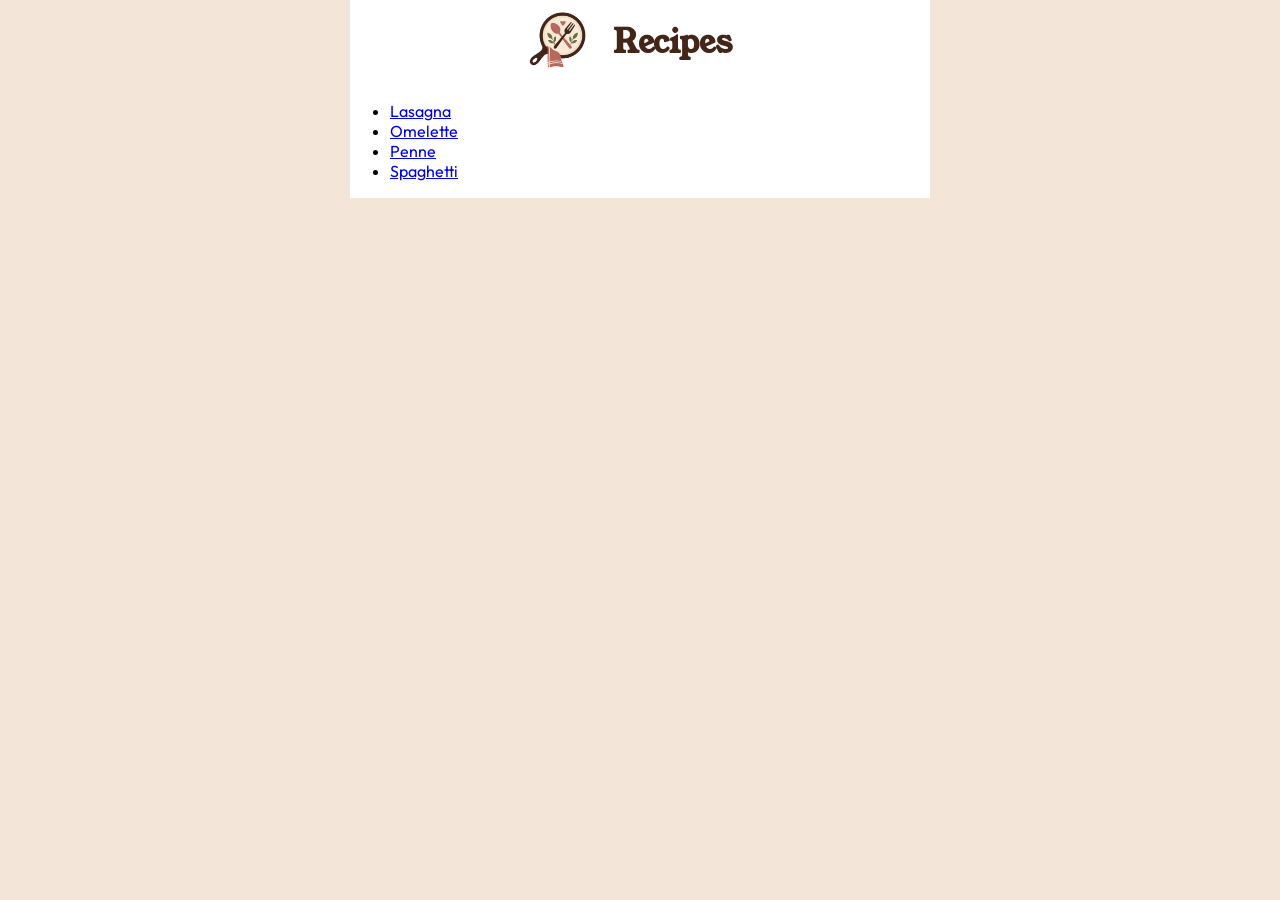
==== index.html @ d6ff6911 "Fix stylesheet link path in index.html" ====
<!doctype html>
<html lang="en">
  <head>
    <meta charset="UTF-8" />
    <meta name="viewport" content="width=device-width, initial-scale=1.0" />
    <!-- displays site properly based on user's device -->

    <link
      rel="icon"
      type="image/png"
      sizes="32x32"
      href="assets/favicon/favicon-32x32.png"
    />
    <link
      rel="icon"
      type="image/png"
      sizes="16x16"
      href="assets/favicon/favicon-16x16.png"
    />

    <link rel="preconnect" href="https://fonts.googleapis.com" />
    <link rel="preconnect" href="https://fonts.gstatic.com" crossorigin />
    <link
      href="https://fonts.googleapis.com/css2?family=Outfit:wght@100..900&family=Young+Serif&display=swap"
      rel="stylesheet"
    />

    <title>Recipe page</title>

    <link rel="stylesheet" href="styles.css" />
  </head>
  <body class="container">
    <header class="header-container">
      <a href="../index.html" title="homepage"
        ><img
          src="../assets/logo-500x500.png"
          alt="Website Logo"
          width="500"
          height="500"
      /></a>
      <h1><a href="../index.html">Recipes</a></h1>
    </header>
    <main class="main-container">
      <ul>
        <li><a href="recipes/lasagna.html">Lasagna</a></li>
        <li><a href="recipes/omelette.html">Omelette</a></li>
        <li><a href="recipes/penne.html">Penne</a></li>
        <li><a href="recipes/spaghetti.html">Spaghetti</a></li>
      </ul>
    </main>
  </body>
</html>
---- styles.css ----
:root {
  --white: hsl(0, 0%, 100%);

  --stone-100: hsl(30, 54%, 90%);
  --stone-150: hsl(30, 18%, 87%);
  --stone-600: hsl(30, 10%, 34%);
  --stone-900: hsl(24, 5%, 18%);

  --brown-800: hsl(14, 45%, 36%);
  --brown-900: hsl(18, 49%, 18%);

  --rose-800: hsl(332, 51%, 32%);
  --rose-50: hsl(330, 100%, 98%);
}

html {
  font-size: 16px;
}

img {
  width: 100%;
  height: auto;
  max-width: 800px;
}

html {
  font-family: "Outfit", sans-serif;
  font-optical-sizing: auto;
  font-style: normal;
}

hr {
  background-color: var(--stone-150);
  height: 1px;
  margin: 32px 0;
  border: none;
}

.container {
  background-color: var(--stone-100);
  padding: 0;
  margin: 0;
}

.header-container {
  background-color: var(--white);
  max-width: 580px;
  margin: 0 auto;
  display: flex;
  align-items: center;
  justify-content: center;
  padding: 8px 0;
}

.header-container img {
  width: 64px;
}

.header-container a {
  color: inherit;
  text-decoration: none;
}

.header-container h1 {
  margin: 0 24px;
  display: inline;

  font-family: "Young Serif", serif;
  color: var(--brown-900);
}

.main-container {
  max-width: 580px;
  margin: 0 auto;
  padding: 1px 0;
  background-color: var(--white);
}

.recipe {
  color: var(--stone-600);
}

.recipe-content {
  padding: 0 24px;
}
.recipe-title {
  font-family: "Young Serif", serif;
  font-weight: 400;
  color: var(--stone-900);
}

.recipe-heading {
  color: var(--brown-800);
  font-family: "Young Serif", serif;
  font-weight: 500;
}

.recipe section {
  margin-bottom: 24px;
}

.recipe-preparation {
  background-color: var(--rose-50);
  padding: 15px;
  border-radius: 24px;
}
.recipe-preparation h2 {
  margin: 0;
  margin-left: 16px;
  color: var(--rose-800);
  font-family: "Outfit";
  font-weight: 600;
}

.recipe-preparation .recipe-list li::marker {
  color: var(--rose-800);
}

.recipe-list {
  padding-left: 12px;
}

.recipe-list li {
  margin: 12px;
  padding-left: 24px;
}

.recipe-list li::marker {
  margin-left: 0;
  color: var(--brown-800);
  font-weight: bold;
}

.recipe-table {
  width: 100%;
  margin: 0 auto;
  text-align: left;
  border-collapse: collapse;
}

.recipe-table tr:nth-child(n + 2) {
  border-top: 1px solid #ccc;
}

.recipe-table td,
.recipe-table th {
  padding: 16px;
}

.recipe-table th {
  font-weight: 400;
}

.recipe-table td {
  color: var(--brown-800);
  font-weight: 600;
}
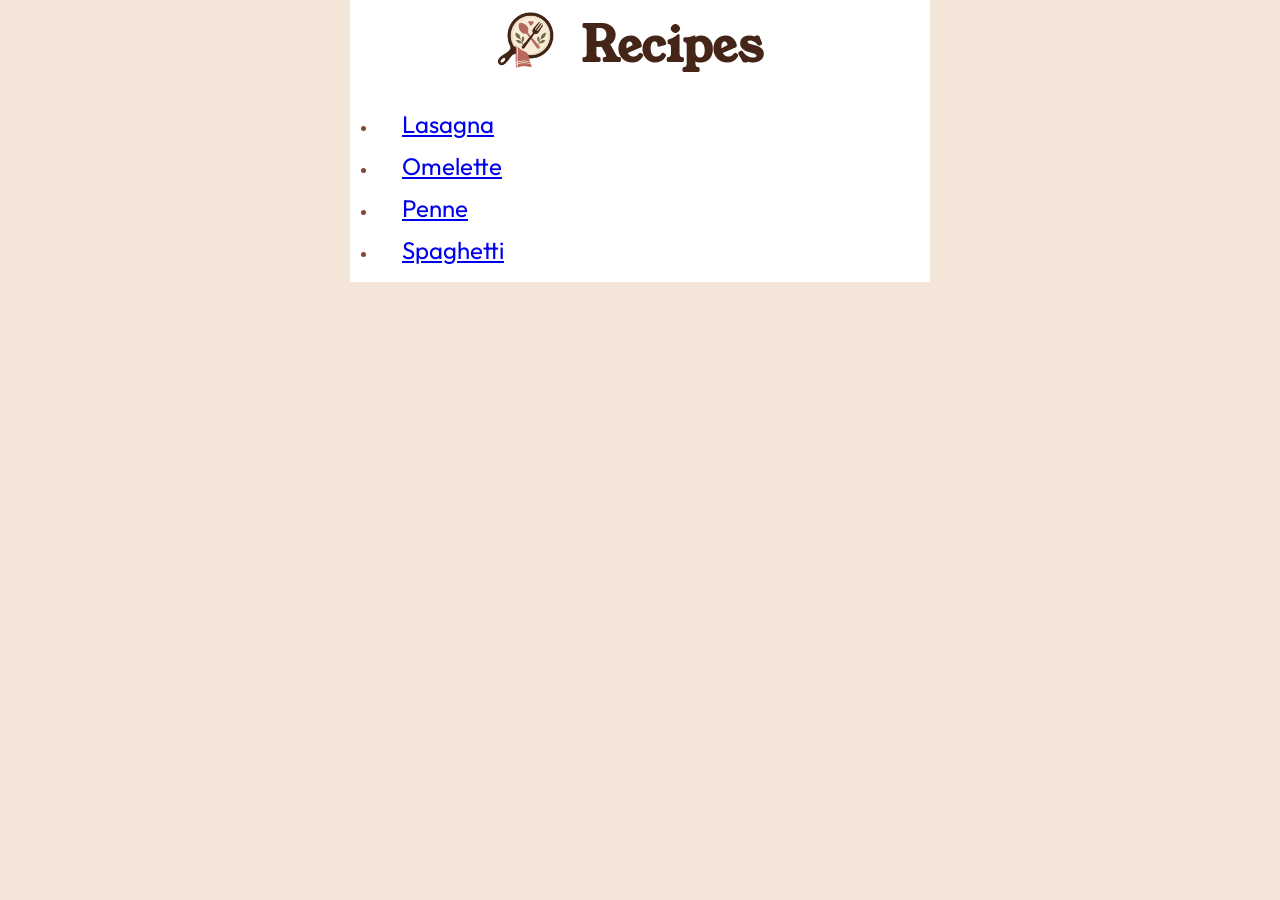
==== commit e9582eee: "Add class to recipe list and adjust styles for improved readability" ====
--- a/index.html
+++ b/index.html
@@ -31,17 +31,17 @@
   </head>
   <body class="container">
     <header class="header-container">
-      <a href="../index.html" title="homepage"
+      <a href="index.html" title="homepage"
         ><img
-          src="../assets/logo-500x500.png"
+          src="assets/logo-500x500.png"
           alt="Website Logo"
           width="500"
           height="500"
       /></a>
-      <h1><a href="../index.html">Recipes</a></h1>
+      <h1><a href="index.html">Recipes</a></h1>
     </header>
     <main class="main-container">
-      <ul>
+      <ul class="recipe-list">
         <li><a href="recipes/lasagna.html">Lasagna</a></li>
         <li><a href="recipes/omelette.html">Omelette</a></li>
         <li><a href="recipes/penne.html">Penne</a></li>
--- a/styles.css
+++ b/styles.css
@@ -21,6 +21,10 @@
   width: 100%;
   height: auto;
   max-width: 800px;
+}
+
+a {
+  font-size: 24px;
 }
 
 html {
@@ -58,6 +62,7 @@
 
 .header-container a {
   color: inherit;
+  font-size: 48px;
   text-decoration: none;
 }
 
@@ -117,16 +122,15 @@
 }
 
 .recipe-list {
-  padding-left: 12px;
+  padding-left: 28px;
 }
 
 .recipe-list li {
-  margin: 12px;
+  margin: 12px 0;
   padding-left: 24px;
 }
 
 .recipe-list li::marker {
-  margin-left: 0;
   color: var(--brown-800);
   font-weight: bold;
 }
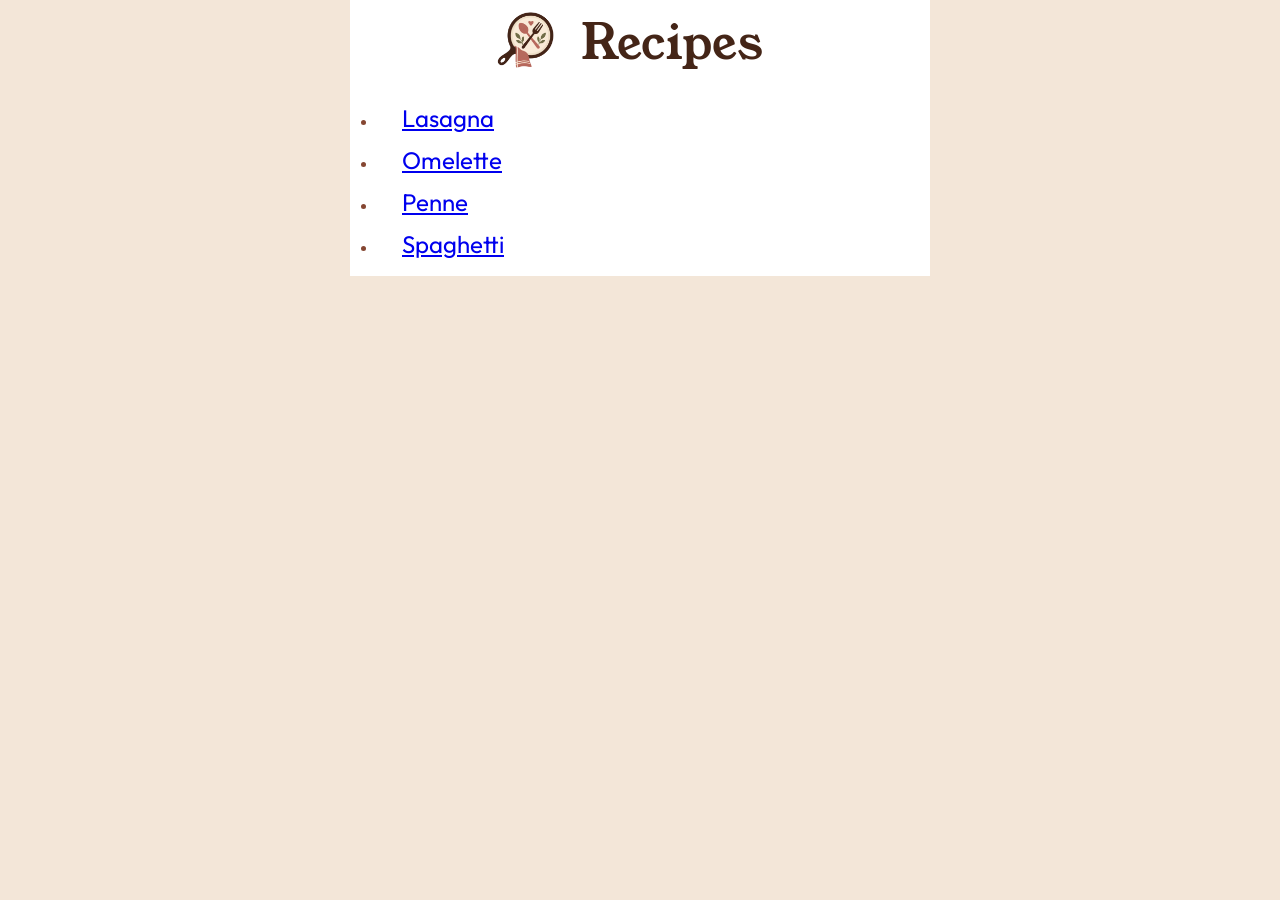
==== commit 7f273544: "Remove h1 tag from site title" ====
--- a/index.html
+++ b/index.html
@@ -38,7 +38,7 @@
           width="500"
           height="500"
       /></a>
-      <h1><a href="index.html">Recipes</a></h1>
+      <a href="index.html" class="site-title">Recipes</a>
     </header>
     <main class="main-container">
       <ul class="recipe-list">
--- a/styles.css
+++ b/styles.css
@@ -60,13 +60,10 @@
   width: 64px;
 }
 
-.header-container a {
+.site-title {
   color: inherit;
   font-size: 48px;
   text-decoration: none;
-}
-
-.header-container h1 {
   margin: 0 24px;
   display: inline;
 
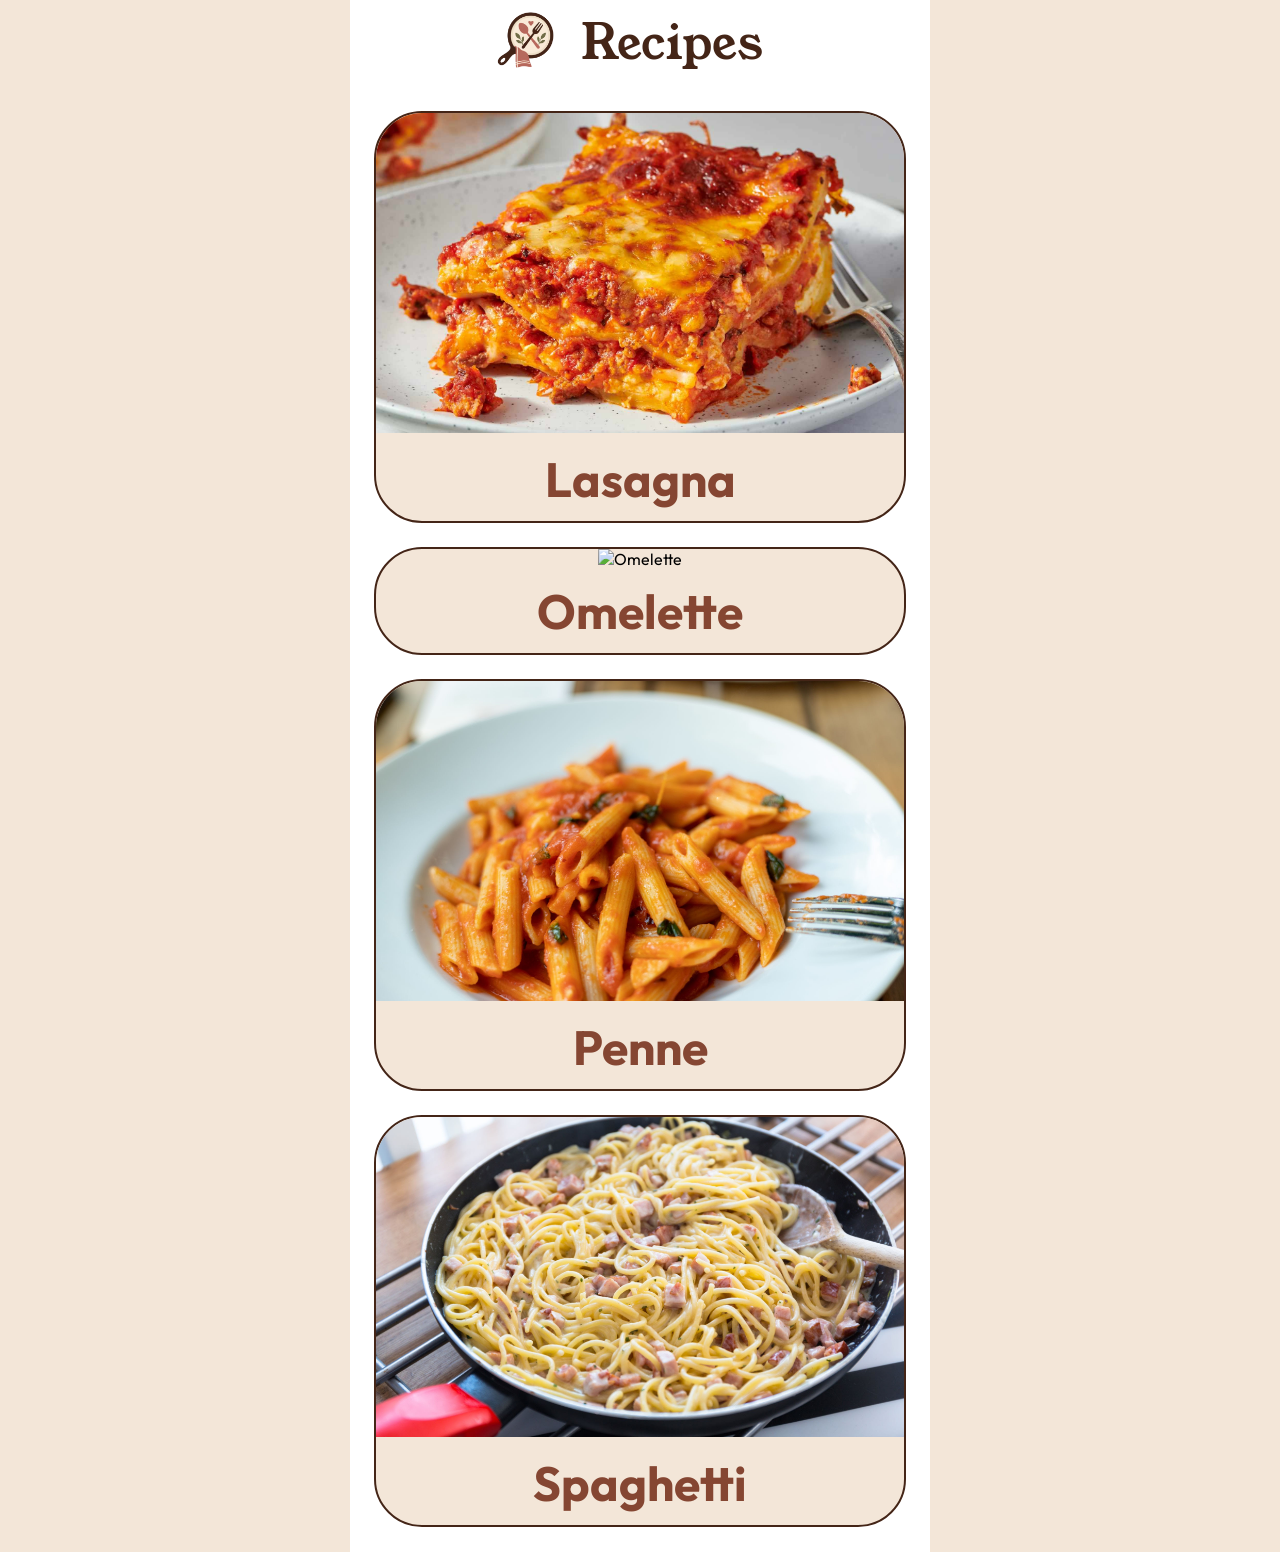
==== commit 2316ae7d: "Style recipes list" ====
--- a/index.html
+++ b/index.html
@@ -41,11 +41,31 @@
       <a href="index.html" class="site-title">Recipes</a>
     </header>
     <main class="main-container">
-      <ul class="recipe-list">
-        <li><a href="recipes/lasagna.html">Lasagna</a></li>
-        <li><a href="recipes/omelette.html">Omelette</a></li>
-        <li><a href="recipes/penne.html">Penne</a></li>
-        <li><a href="recipes/spaghetti.html">Spaghetti</a></li>
+      <ul class="recipe-cards-list">
+        <li>
+          <article class="recipe-card">
+            <img src="assets/images/lasagna-1500x1125.jpg" alt="Lasagna" />
+            <h2><a href="recipes/lasagna.html">Lasagna</a></h2>
+          </article>
+        </li>
+        <li>
+          <article class="recipe-card">
+            <img src="assets/images/omelette-1312x600.jpeg" alt="Omelette" />
+            <h2><a href="recipes/omelette.html">Omelette</a></h2>
+          </article>
+        </li>
+        <li>
+          <article class="recipe-card">
+            <img src="assets/images/penne-2048x1365.jpg" alt="Penne" />
+            <h2><a href="recipes/penne.html">Penne</a></h2>
+          </article>
+        </li>
+        <li>
+          <article class="recipe-card">
+            <img src="assets/images/spaghetti-2048x1310.jpg" alt="Spaghetti" />
+            <h2><a href="recipes/spaghetti.html">Spaghetti</a></h2>
+          </article>
+        </li>
       </ul>
     </main>
   </body>
--- a/styles.css
+++ b/styles.css
@@ -97,6 +97,7 @@
   font-weight: 500;
 }
 
+.recipe header,
 .recipe section {
   margin-bottom: 24px;
 }
@@ -156,3 +157,48 @@
   color: var(--brown-800);
   font-weight: 600;
 }
+
+.recipe-cards-list {
+  padding: 0;
+  margin: 0 24px;
+}
+
+.recipe-cards-list li {
+  list-style: none;
+  margin: 24px auto;
+}
+
+.recipe-card {
+  background: var(--stone-100);
+  border: 2px solid var(--brown-900);
+  border-radius: 48px;
+  overflow: hidden;
+  margin: 0 auto;
+  text-align: center;
+
+  transition:
+    transform 0.3s ease,
+    box-shadow 0.3s ease;
+}
+
+.recipe-card:hover {
+  transform: translateY(-5px);
+  box-shadow: 0 20px 30px rgba(0, 0, 0, 0.12);
+}
+
+.recipe-card a {
+  text-decoration: none;
+  color: inherit;
+  font-size: inherit;
+}
+
+.recipe-card h2 {
+  margin: 12px auto;
+  font-size: 48px;
+  color: var(--brown-800);
+}
+
+.recipe-card img {
+  height: 320px;
+  object-fit: cover;
+}
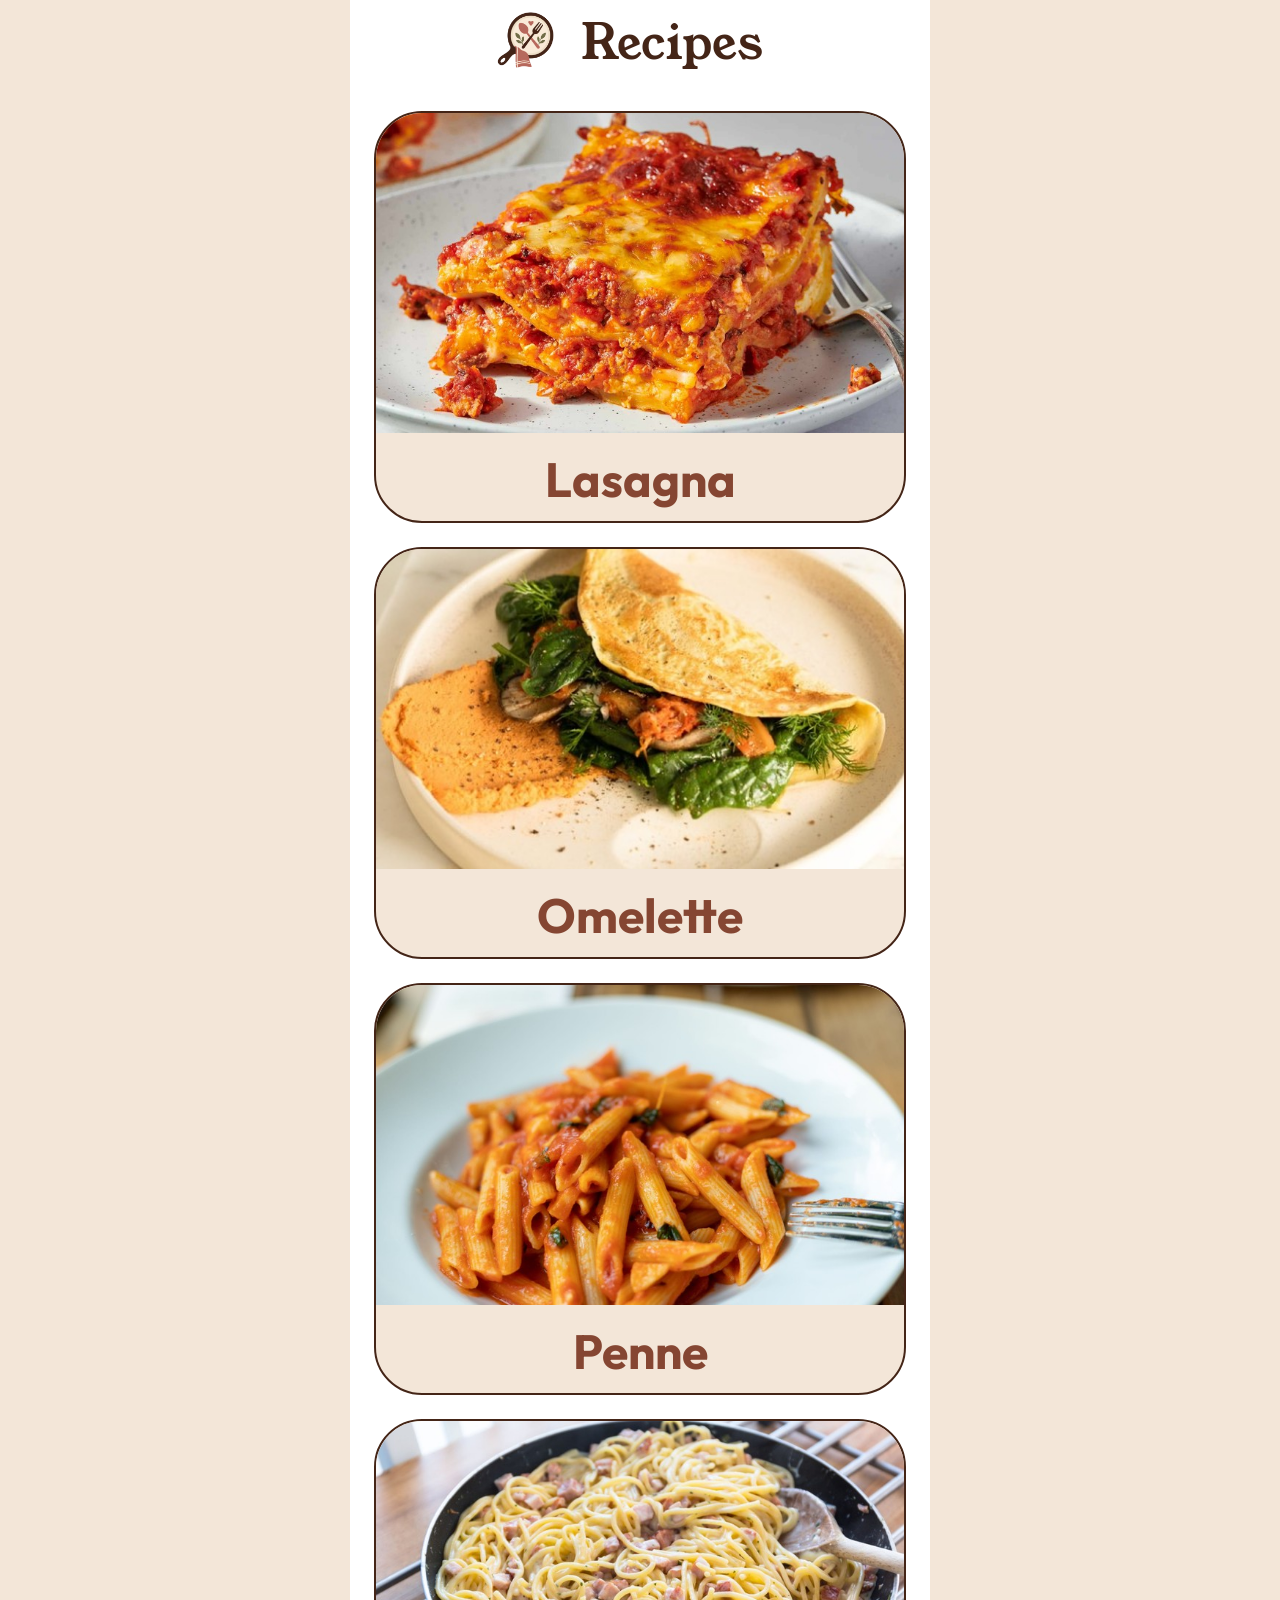
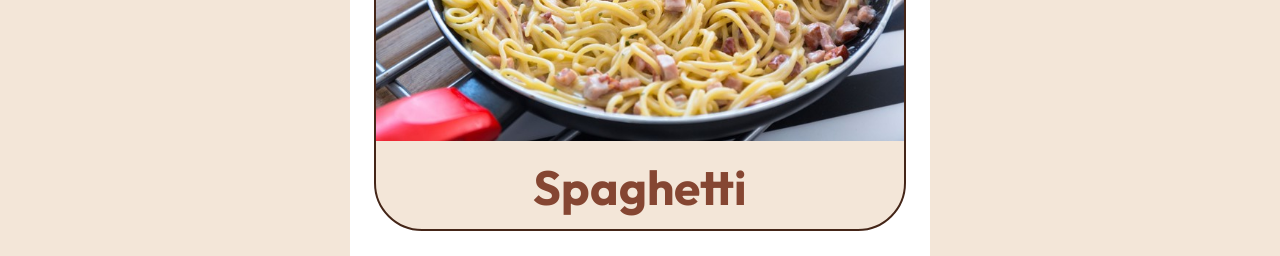
==== commit a09977cf: "Replace high-resolution images with optimized versions for improved loading times" ====
--- a/index.html
+++ b/index.html
@@ -3,8 +3,13 @@
   <head>
     <meta charset="UTF-8" />
     <meta name="viewport" content="width=device-width, initial-scale=1.0" />
-    <!-- displays site properly based on user's device -->
 
+    <meta
+      name="description"
+      content="Discover simple, delicious, and easy-to-follow step-by-step recipes for any meal or occasion. Explore our growing collection and start cooking today."
+    />
+
+    <!-- Favicon -->
     <link
       rel="icon"
       type="image/png"
@@ -18,12 +23,28 @@
       href="assets/favicon/favicon-16x16.png"
     />
 
+    <!-- Fonts -->
     <link rel="preconnect" href="https://fonts.googleapis.com" />
     <link rel="preconnect" href="https://fonts.gstatic.com" crossorigin />
+
     <link
+      rel="preload"
+      as="style"
       href="https://fonts.googleapis.com/css2?family=Outfit:wght@100..900&family=Young+Serif&display=swap"
+    />
+    <link
       rel="stylesheet"
+      href="https://fonts.googleapis.com/css2?family=Outfit:wght@100..900&family=Young+Serif&display=swap"
+      media="print"
+      onload="this.media = 'all'"
     />
+
+    <noscript>
+      <link
+        href="https://fonts.googleapis.com/css2?family=Outfit:wght@100..900&family=Young+Serif&display=swap"
+        rel="stylesheet"
+      />
+    </noscript>
 
     <title>Recipe page</title>
 
@@ -44,25 +65,25 @@
       <ul class="recipe-cards-list">
         <li>
           <article class="recipe-card">
-            <img src="assets/images/lasagna-1500x1125.jpg" alt="Lasagna" />
+            <img src="assets/images/lasagna-720x540.jpg" alt="Lasagna" />
             <h2><a href="recipes/lasagna.html">Lasagna</a></h2>
           </article>
         </li>
         <li>
           <article class="recipe-card">
-            <img src="assets/images/omelette-1312x600.jpeg" alt="Omelette" />
+            <img src="assets/images/omelette-720x329.jpeg" alt="Omelette" />
             <h2><a href="recipes/omelette.html">Omelette</a></h2>
           </article>
         </li>
         <li>
           <article class="recipe-card">
-            <img src="assets/images/penne-2048x1365.jpg" alt="Penne" />
+            <img src="assets/images/penne-720x480.jpg" alt="Penne" />
             <h2><a href="recipes/penne.html">Penne</a></h2>
           </article>
         </li>
         <li>
           <article class="recipe-card">
-            <img src="assets/images/spaghetti-2048x1310.jpg" alt="Spaghetti" />
+            <img src="assets/images/spaghetti-720x461.jpg" alt="Spaghetti" />
             <h2><a href="recipes/spaghetti.html">Spaghetti</a></h2>
           </article>
         </li>
